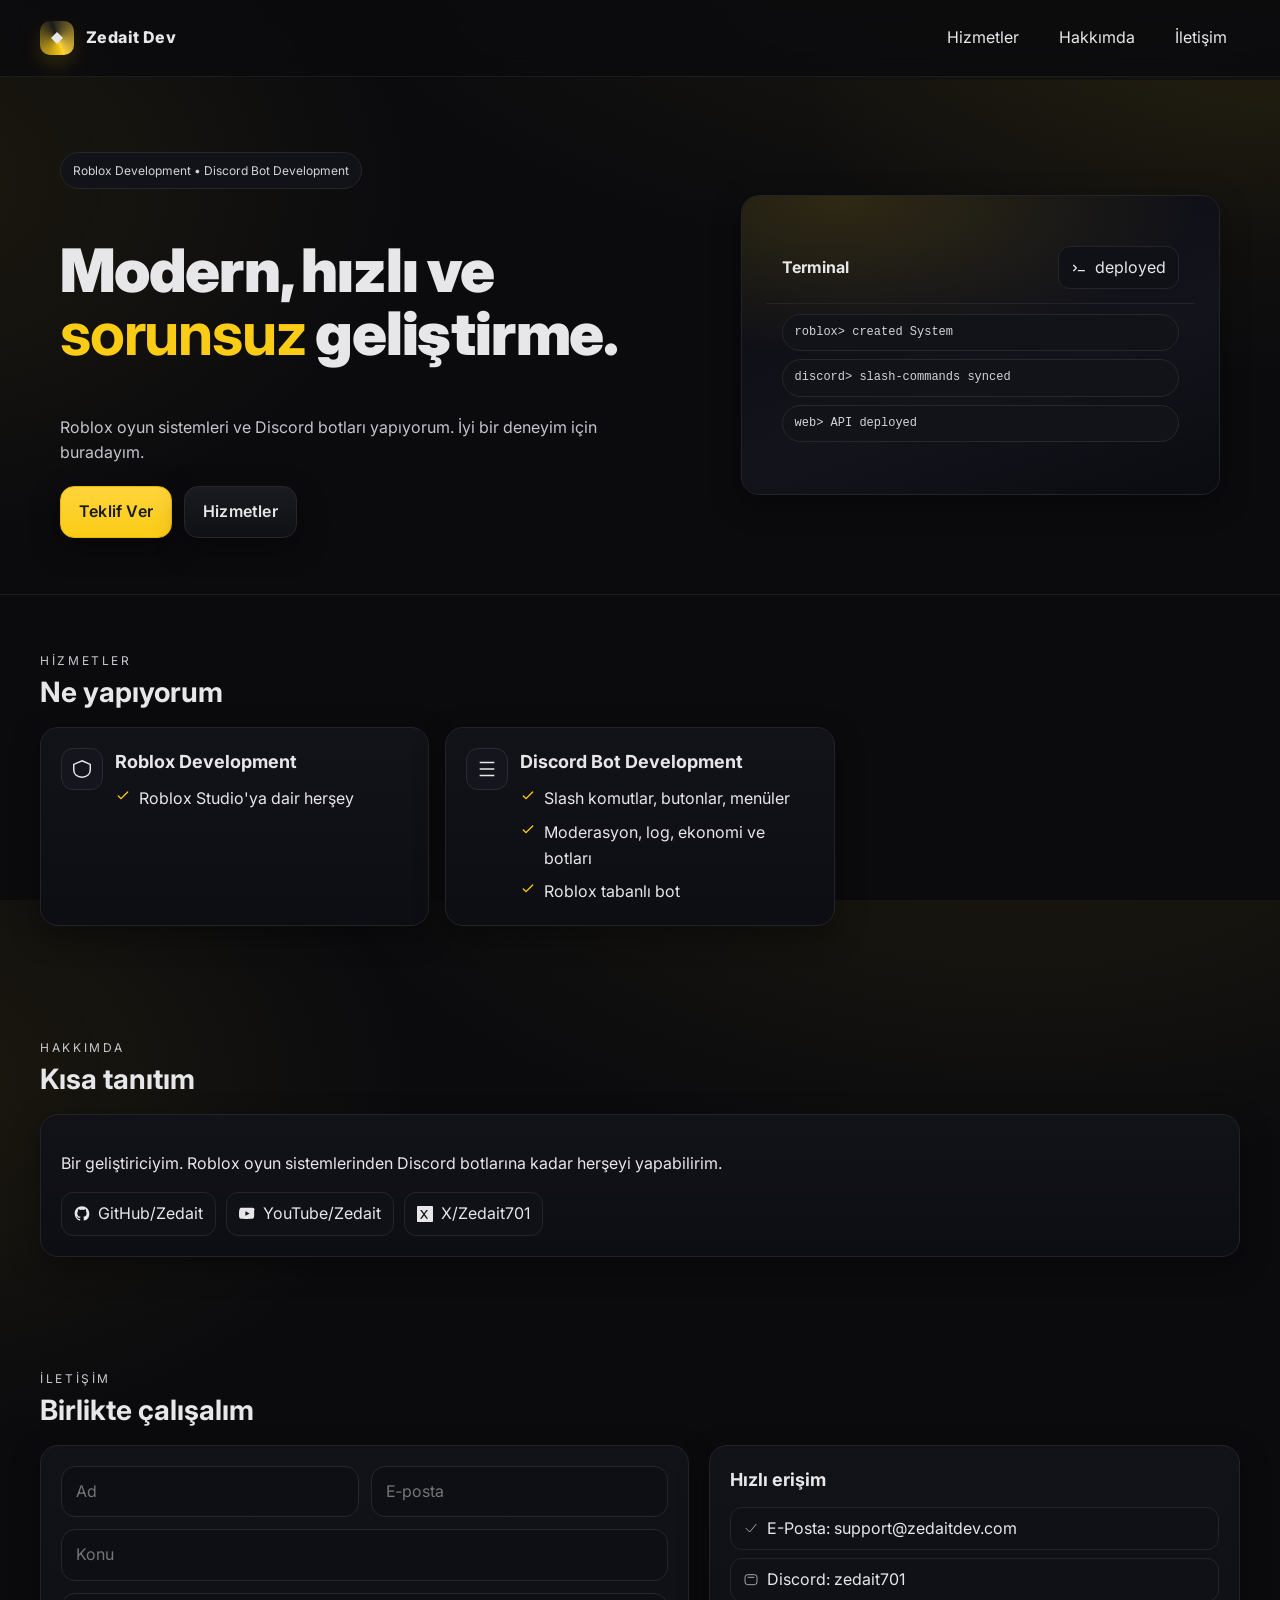
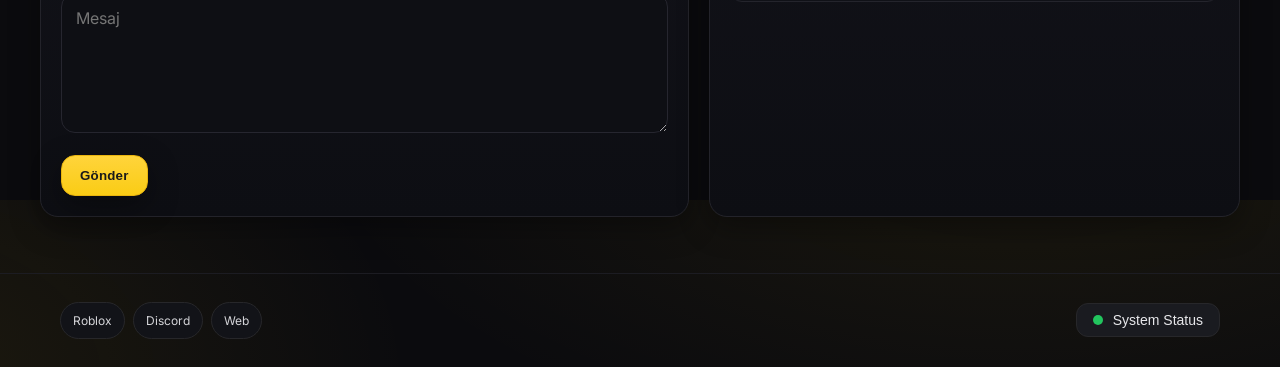
==== index.html @ d467c12a "Add files via upload" ====
<!DOCTYPE html>
<html lang="tr">
<head>
  <meta charset="utf-8" />
  <meta name="viewport" content="width=device-width, initial-scale=1" />
  <title>Zedait Dev — Portfolio</title>
  <meta name="description" content="Roblox Development, Discord Bot Development — Zedait Portfolio" />
  <link rel="icon" type="image/x-icon" href="favicon.ico" />
  <link rel="preconnect" href="https://fonts.googleapis.com">
  <link rel="preconnect" href="https://fonts.gstatic.com" crossorigin>
  <link href="https://fonts.googleapis.com/css2?family=Inter:wght@400;500;600;700;800&display=swap" rel="stylesheet">
  <link rel="stylesheet" href="https://cdnjs.cloudflare.com/ajax/libs/font-awesome/6.1.1/css/all.min.css">
  <link rel="stylesheet" href="style.css">
</head>
<body>
  <header>
    <div class="container nav">
      <a href="#" class="logo">
        <span class="logo-mark" aria-hidden="true">
          <svg viewBox="0 0 24 24" fill="none" xmlns="http://www.w3.org/2000/svg">
            <path d="M4 12L12 4l8 8-8 8-8-8Z" fill="currentColor"/>
          </svg>
        </span>
        <span>Zedait Dev</span>
      </a>
      <nav class="nav-links" aria-label="Primary">
        <a href="#services">Hizmetler</a>
        <a href="#about">Hakkımda</a>
        <a href="#contact">İletişim</a>
      </nav>
      <button class="btn menu-toggle" id="menuBtn" aria-label="Menüyü aç">Menü</button>
    </div>
  </header>

  <section class="hero">
    <div class="container wrap">
      <div>
        <div class="chip">Roblox Development • Discord Bot Development </div>
        <h1 class="headline">Modern, hızlı ve <strong>sorunsuz</strong> geliştirme.</h1>
        <p class="sub">Roblox oyun sistemleri ve Discord botları yapıyorum. İyi bir deneyim için buradayım.</p>
        <div class="cta">
          <a class="btn primary" href="#contact">Teklif Ver</a>
          <a class="btn" href="#services">Hizmetler</a>
        </div>
      </div>
      <div>
        <div class="card" style="padding:0;overflow:hidden">
          <div style="aspect-ratio:16/10;background:radial-gradient(600px 260px at 20% 0%, rgba(250,204,21,.15), transparent 60%), linear-gradient(160deg,#0b0c12,#13131b 60%, #0b0c12);display:grid;place-items:center">
            <div style="display:grid;gap:10px;padding:24px;width:100%">
              <div style="display:flex;align-items:center;justify-content:space-between;padding:14px 16px;border-bottom:1px solid #23232a">
                <b>Terminal</b>
                <span class="tag"><svg width="16" height="16" viewBox="0 0 24 24" fill="none" xmlns="http://www.w3.org/2000/svg"><path d="m4 8 4 4-4 4M11 16h9" stroke="currentColor" stroke-width="2" stroke-linecap="round" stroke-linejoin="round"/></svg> deployed</span>
              </div>
              <div style="display:grid;gap:8px;padding:0 16px 16px;font-family:ui-monospace, SFMono-Regular, Menlo, Monaco, Consolas, 'Liberation Mono', 'Courier New', monospace">
                <div class="chip">roblox> created System</div>
                <div class="chip">discord> slash-commands synced</div>
                <div class="chip">web> API deployed</div>
              </div>
            </div>
          </div>
        </div>
      </div>
    </div>
  </section>

  <section id="services" class="services container section">
    <div class="kicker">Hizmetler</div>
    <h2>Ne yapıyorum</h2>
    <div class="grid-3">
      <div class="card service">
        <div class="ico"><svg width="22" height="22" viewBox="0 0 24 24" fill="none" xmlns="http://www.w3.org/2000/svg"><path d="M12 3l9 4v6c0 5-4 8-9 8S3 18 3 13V7l9-4Z" stroke="currentColor" stroke-width="1.6"/></svg></div>
        <div>
          <h3>Roblox Development</h3>
          <ul class="list">
            <li><svg width="16" height="16" viewBox="0 0 24 24" fill="none" xmlns="http://www.w3.org/2000/svg"><path d="m5 12 4 4L19 6" stroke="var(--accent)" stroke-width="2" stroke-linecap="round"/></svg> Roblox Studio'ya dair herşey</li>
          </ul>
        </div>
      </div>
      <div class="card service">
        <div class="ico"><svg width="22" height="22" viewBox="0 0 24 24" fill="none" xmlns="http://www.w3.org/2000/svg"><path d="M4 5h16M4 12h16M4 19h16" stroke="currentColor" stroke-width="1.6"/></svg></div>
        <div>
          <h3>Discord Bot Development</h3>
          <ul class="list">
            <li><svg width="16" height="16" viewBox="0 0 24 24" fill="none" xmlns="http://www.w3.org/2000/svg"><path d="m5 12 4 4L19 6" stroke="var(--accent)" stroke-width="2" stroke-linecap="round"/></svg> Slash komutlar, butonlar, menüler</li>
            <li><svg width="16" height="16" viewBox="0 0 24 24" fill="none" xmlns="http://www.w3.org/2000/svg"><path d="m5 12 4 4L19 6" stroke="var(--accent)" stroke-width="2" stroke-linecap="round"/></svg> Moderasyon, log, ekonomi ve botları</li>
            <li><svg width="16" height="16" viewBox="0 0 24 24" fill="none" xmlns="http://www.w3.org/2000/svg"><path d="m5 12 4 4L19 6" stroke="var(--accent)" stroke-width="2" stroke-linecap="round"/></svg> Roblox tabanlı bot</li>
          </ul>
        </div>
      </div>
      </div>
  </section>

  <section id="about" class="container section">
    <div class="kicker">Hakkımda</div>
    <h2>Kısa tanıtım</h2>
    <div class="card">
      <p>Bir geliştiriciyim. Roblox oyun sistemlerinden Discord botlarına kadar herşeyi yapabilirim.</p>
      <div class="socials" style="margin-top:10px">
        <a class="tag" href="https://github.com/Zedait" target="_blank" rel="noreferrer noopener">
          <svg width="16" height="16" viewBox="0 0 24 24" fill="currentColor" xmlns="http://www.w3.org/2000/svg">
            <path d="M12 .5C5.73.5.98 5.24.98 11.5c0 4.86 3.15 8.98 7.51 10.43.55.1.75-.24.75-.54 0-.27-.01-1.16-.02-2.1-3.05.66-3.7-1.3-3.7-1.3-.5-1.28-1.22-1.62-1.22-1.62-1-.68.08-.66.08-.66 1.1.08 1.68 1.13 1.68 1.13.98 1.68 2.58 1.2 3.21.92.1-.71.38-1.2.69-1.48-2.44-.28-5-1.22-5-5.43 0-1.2.43-2.17 1.13-2.94-.11-.28-.49-1.42.11-2.96 0 0 .92-.29 3.02 1.12.87-.24 1.8-.36 2.72-.36.92 0 1.85.12 2.72.36 2.1-1.41 3.02-1.12 3.02-1.12.6 1.54.22 2.68.11 2.96.7.77 1.13 1.74 1.13 2.94 0 4.22-2.56 5.14-5 5.43.39.34.73 1 .73 2.02 0 1.46-.01 2.63-.01 2.99 0 .3.2.65.76.54A10.53 10.53 0 0 0 23 11.5C23 5.24 18.27.5 12 .5Z"/>
          </svg>
          GitHub/Zedait
        </a>
        <a class="tag" href="https://youtube.com/@Zedait" target="_blank" rel="noreferrer noopener">
          <svg width="16" height="16" viewBox="0 0 24 24" fill="currentColor" xmlns="http://www.w3.org/2000/svg">
            <path d="M23.5 6.2s-.2-1.7-.9-2.4c-.9-.9-1.9-.9-2.3-1C16.7 2.5 12 2.5 12 2.5h0s-4.7 0-8.3.3c-.4.1-1.4.1-2.3 1-.7.7-.9 2.4-.9 2.4S0 8.3 0 10.4v1.2c0 2.1.2 4.2.2 4.2s.2 1.7.9 2.4c.9.9 2 .9 2.5 1 1.8.2 7.5.3 7.5.3s4.7 0 8.3-.3c.4-.1 1.4-.1 2.3-1 .7-.7.9-2.4.9-2.4s.2-2.1.2-4.2v-1.2c0-2.1-.2-4.2-.2-4.2zM9.6 14.6V7.9l6.3 3.3-6.3 3.4z"/>
          </svg>
          YouTube/Zedait
        </a>
        <a class="tag" href="https://x.com/Zedait701" target="_blank" rel="noreferrer noopener">
          <svg width="16" height="16" viewBox="0 0 24 24" fill="currentColor" xmlns="http://www.w3.org/2000/svg">
            <path d="M22.46 0H1.54C.69 0 0 .7 0 1.55v20.9C0 23.3.69 24 1.54 24h20.91c.85 0 1.55-.7 1.55-1.55V1.55C24 .7 23.3 0 22.46 0zm-5.9 19.18h-2.34l-3.62-5.01-3.62 5.01H4.54l4.9-6.63-4.74-6.73h2.38l3.49 4.95 3.49-4.95h2.38l-4.74 6.73 4.9 6.63z"/>
          </svg>
          X/Zedait701
        </a>
      </div>
    </div>
  </section>

  <section id="contact" class="container section">
    <div class="kicker">İletişim</div>
    <h2>Birlikte çalışalım</h2>
    <div class="contact">
      <form id="contactForm" class="card" novalidate>
        <div class="row">
          <input class="input" type="text" name="name" placeholder="Ad" required>
          <input class="input" type="email" name="email" placeholder="E‑posta" required>
        </div>
        <input class="input" style="margin-top:12px" type="text" name="subject" placeholder="Konu" required>
        <textarea class="input" style="margin-top:12px" name="message" placeholder="Mesaj"></textarea>
        <div style="display:flex;gap:10px;align-items:center;justify-content:space-between;margin-top:14px">
          <button class="btn primary" type="submit">Gönder</button>
        </div>
      </form>
      <div class="card">
        <h3>Hızlı erişim</h3>
        <div class="list" style="margin-top:12px">
          <div class="tag"><svg width="16" height="16" viewBox="0 0 24 24" fill="none" xmlns="http://www.w3.org/2000/svg"><path d="m4 12 6 6L20 6" stroke="currentColor"/></svg> E-Posta: support@zedaitdev.com</div>
          <div class="tag"><svg width="16" height="16" viewBox="0 0 24 24" fill="none" xmlns="http://www.w3.org/2000/svg"><path d="M21 15a4 4 0 0 1-4 4H7a4 4 0 0 1-4-4V8a4 4 0 0 1 4-4h10a4 4 0 0 1 4 4v7Z" stroke="currentColor"/><path d="M7 8h10" stroke="currentColor"/></svg> Discord: zedait701</div>
        </div>
      </div>
    </div>
  </section>

  <footer>
    <div class="container" style="display:flex;align-items:center;justify-content:space-between;gap:10px;flex-wrap:wrap">
      <div style="display:flex;gap:8px;align-items:center">
        <span class="chip">Roblox</span>
        <span class="chip">Discord</span>
        <span class="chip">Web</span>
      </div>
     
      <button class="status-trigger" id="openStatusBtn" aria-label="Sistem Durumunu Aç">
        <span class="status-dot-live"></span>
        System Status
      </button>
     
    </div>
  </footer>

  <div id="toast" class="toast" role="status" aria-live="polite"></div>

  <div id="statusModal" class="status-modal">
    <div class="status-overlay" id="closeStatusBtn"></div>
    <div class="status-content-wrapper">
       
        <div class="status-modal-header-wrapper">
            <button class="modal-close-btn" id="closeStatusBtn2"><i class="fas fa-arrow-left"></i> Geri Dön</button>
        </div>
       
        <div class="status-container">    
            <div class="status-card card">
                <div class="card-header">
                    <span class="card-title">zedaitdev.com</span>
                    <div class="card-status operational">
                        <i class="fas fa-check-circle"></i>
                        <span>Stabil</span>
                    </div>
                </div>
               
                <div class="card-body">
                    <div class="status-item">
                        <div class="service-info">
                            <i class="fas fa-globe"></i>
                            <span>Web Sitesi</span>
                        </div>
                        <div class="status-indicator operational">
                            <span></span>
                            <i class="fas fa-check-circle"></i>
                        </div>
                    </div>
                   
                    <div class="status-item">
                        <div class="service-info">
                            <i class="fas fa-database"></i>
                            <span>Veritabanı</span>
                        </div>
                        <div class="status-indicator operational">
                            <span></span>
                            <i class="fas fa-check-circle"></i>
                        </div>
                    </div>
                </div>
            </div>
            <div class="status-card card">
                <div class="card-header">
                    <span class="card-title">API Entegrasyonları</span>
                    <div class="card-status stable">
                        <i class="fas fa-exclamation-triangle"></i>
                        <span>Sorun</span>
                    </div>
                </div>
               
                <div class="card-body">
                    <div class="status-item">
                        <div class="service-info">
                            <i class="fas fa-gamepad"></i>
                            <span>Roblox API</span>
                        </div>
                        <div class="status-indicator stable">
                            <span></span>
                            <i class="fas fa-exclamation-circle"></i>
                        </div>
                    </div>
                    <div class="status-item">
                        <div class="service-info">
                            <i class="fab fa-discord"></i>
                            <span>Discord Bot</span>
                        </div>
                        <div class="status-indicator operational">
                            <span></span>
                            <i class="fas fa-check-circle"></i>
                        </div>
                    </div>
                   
                    <div class="status-item">
                        <div class="service-info">
                            <i class="fab fa-github"></i>
                            <span>GitHub API</span>
                        </div>
                        <div class="status-indicator crash">
                            <span></span>
                            <i class="fas fa-times-circle"></i>
                        </div>
                    </div>
                </div>
            </div>        
        </div>
    </div>
</div>

  <script src="script.js"></script>
</body>
</html>
---- style.css ----
@import url('https://fonts.googleapis.com/css2?family=Inter:wght@400;500;600&display=swap');
:root{
  --bg:#0b0b0e;
  --elev:#111216;
  --muted:#a1a1aa;
  --text:#e7e7ea;
  --accent:#facc15;
  --accent-2:#ffd43b;
  --ring: rgba(250, 204, 21, 0.35);
  --ok:#22c55e;
  --warn:#f59e0b;
  --err:#ef4444;
  --radius:18px;
  --shadow:0 10px 30px rgba(0,0,0,.35);
  --shadow-2:0 20px 60px rgba(0,0,0,.45);
  --max:1200px;
}
*{box-sizing:border-box}
html,body{height:100%}
body{
  margin:0;
  background:radial-gradient(1200px 600px at 80% -10%, rgba(250,204,21,.07), transparent 60%),
             radial-gradient(900px 600px at -10% 20%, rgba(250,204,21,.08), transparent 60%),
             var(--bg);
  color:var(--text);
  font-family:Inter,system-ui,Segoe UI,Roboto,Helvetica,Arial,sans-serif;
  line-height:1.6;
  padding-top:80px;
  scroll-behavior:smooth;
}
body.modal-open {
    overflow: hidden;
}
a{color:inherit;text-decoration:none}
.container{max-width:var(--max);margin:0 auto;padding:0 20px}
.btn{display:inline-flex;align-items:center;gap:10px;border:1px solid #27272a;background:linear-gradient(180deg,#1a1b20,#0f1115);color:var(--text);padding:12px 18px;border-radius:14px;font-weight:600;letter-spacing:.2px;transition:.2s;box-shadow:var(--shadow)}
.btn:hover{transform:translateY(-2px);border-color:#3f3f46}
.btn.primary{background:linear-gradient(180deg, var(--accent-2), var(--accent));color:#1a1a1a;border-color:#e9b40e}
.btn.primary:hover{filter:saturate(1.1)}
.chip{display:inline-flex;align-items:center;gap:8px;border:1px solid #27272a;background:#121318;padding:8px 12px;border-radius:999px;font-size:12px;color:#d4d4d8}
header{
  position:fixed;
  top:0;
  left:0;
  right:0;
  z-index:100;
  background:rgba(11,11,14,.85);
  backdrop-filter:blur(12px);
  border-bottom:1px solid rgba(39,39,42,.6);
}
.nav{display:flex;align-items:center;justify-content:space-between;padding:14px 0}
.logo{display:flex;align-items:center;gap:12px;font-weight:800;letter-spacing:.4px}
.logo-mark{width:34px;height:34px;border-radius:10px;background:conic-gradient(from 160deg, var(--accent), #fff1, var(--accent-2));display:grid;place-items:center;box-shadow:0 10px 20px rgba(250,204,21,.15)}
.logo-mark svg{width:18px;height:18px}
.nav-links{display:flex;gap:14px}
.nav-links a{padding:10px 12px;border-radius:10px;border:1px solid transparent}
.nav-links a:hover{border-color:#303038;background:#0f1014}
.menu-toggle{display:none}
@media (max-width: 880px){
  .nav-links{display:none}
  .menu-toggle{display:inline-flex}
  .mobile{display:none;position:absolute;left:0;right:0;top:62px;background:#0f1014;border-bottom:1px solid #23232a}
  .mobile a{display:block;padding:14px 20px;border-top:1px solid #1d1d23}
  .mobile.open{display:block}
}
.hero{padding:72px 0 56px;border-bottom:1px solid #1c1c22;background:radial-gradient(800px 500px at 100% 0%, rgba(250,204,21,.06), transparent 60%)}
.hero .wrap{display:grid;grid-template-columns:1.15fr .85fr;gap:32px;align-items:center}
@media (max-width: 980px){.hero .wrap{grid-template-columns:1fr;gap:20px}}
.headline{font-size:clamp(34px,4.8vw,60px);line-height:1.05;font-weight:900;letter-spacing:-.02em}
.headline strong{color:var(--accent)}
.sub{color:#c4c4cc;max-width:54ch}
.cta{display:flex;gap:12px;flex-wrap:wrap;margin-top:20px}
.card{background:linear-gradient(180deg,#121219,#0d0e13);border:1px solid #23232a;border-radius:var(--radius);padding:20px;box-shadow:var(--shadow)}
.grid-3{display:grid;grid-template-columns:repeat(3,1fr);gap:16px}
@media (max-width: 980px){.grid-3{grid-template-columns:1fr}}
h2{font-size:28px;margin:0 0 12px}
h3{font-size:18px;margin:0 0 6px}
.muted{color:var(--muted)}
.kicker{font-size:12px;letter-spacing:.22em;text-transform:uppercase;color:#c9c9cf}
.services{padding:36px 0}
.service{display:flex;gap:12px}
.service .ico{flex:0 0 42px;height:42px;border-radius:12px;display:grid;place-items:center;background:#15161d;border:1px solid #2a2a33}
.list{display:grid;gap:8px;margin:10px 0 0;padding:0}
.list li{list-style:none;display:flex;gap:8px;align-items:flex-start}
.list li svg{flex:0 0 16px;margin-top:2px}
.section{padding:56px 0}
.contact{display:grid;grid-template-columns:1.1fr .9fr;gap:20px}
@media (max-width: 980px){.contact{grid-template-columns:1fr}}
.input{width:100%;background:#0e0f14;border:1px solid #26262f;color:var(--text);border-radius:14px;padding:12px 14px;font:inherit}
.input:focus{outline:2px solid var(--ring);border-color:#3a3a46}
textarea.input{min-height:140px;resize:vertical}
.row{display:grid;grid-template-columns:1fr 1fr;gap:12px}
.toast{position:fixed;right:18px;bottom:18px;background:#111317;border:1px solid #24262c;color:var(--text);padding:12px 14px;border-radius:12px;box-shadow:var(--shadow);display:none}
.toast.show{display:flex}
footer{border-top:1px solid #1c1c22;padding:28px 0;color:#bfbfca}
.socials{display:flex;gap:10px;flex-wrap:wrap}
.tag{display:inline-flex;align-items:center;gap:8px;background:#101117;border:1px solid #24242c;padding:8px 12px;border-radius:12px}
@keyframes pulse {
    0% {
        box-shadow: 0 0 0 0 rgba(34, 197, 94, 0.7);
    }
    70% {
        box-shadow: 0 0 0 10px rgba(34, 197, 94, 0);
    }
    100% {
        box-shadow: 0 0 0 0 rgba(34, 197, 94, 0);
    }
}
.status-trigger {
  display: inline-flex;
  align-items: center;
  gap: 10px;
  font-size: 14px;
  font-weight: 500;
  background-color: #1a1b20;
  color: var(--text);
  padding: 8px 16px;
  border-radius: 12px;
  border: 1px solid #27272a;
  transition: all 0.2s ease;
  cursor: pointer;
}
.status-trigger:hover {
  border-color: #3f3f46;
  background-color: #0f1115;
}
.status-dot-live {
  flex-shrink: 0;
  width: 10px;
  height: 10px;
  border-radius: 50%;
  background-color: var(--ok);
  transition: box-shadow 0.3s;
}
.status-trigger:hover .status-dot-live {
    animation: pulse 1.5s infinite;
}
.status-modal {
    position: fixed;
    top: 0;
    left: 0;
    width: 100%;
    height: 100%;
    display: none;
    z-index: 1000;
    justify-content: center;
    align-items: center;
    opacity: 0;
    transition: opacity 0.3s ease-in-out;
}
.status-modal.open {
    display: flex;
    opacity: 1;
}
.status-overlay {
    position: absolute;
    top: 0;
    left: 0;
    width: 100%;
    height: 100%;
    background: rgba(0, 0, 0, 0.85);
    backdrop-filter: blur(8px);
    cursor: pointer;
}
.status-content-wrapper {
    z-index: 1001;
    width: 100%;
    max-width: 800px;
    height: auto;
    max-height: 90vh;
    overflow-y: auto;
    padding: 20px;
    background-color: transparent;
    transform: translateY(20px);
    transition: transform 0.3s ease-in-out;
}
.status-modal.open .status-content-wrapper {
    transform: translateY(0);
}
.status-container {
    padding: 20px;
    background-color: var(--bg);
    border-radius: var(--radius);
    box-shadow: var(--shadow-2);
}
.status-modal-header-wrapper {
    width: 100%;
    max-width: 800px;
    margin-bottom: 20px;
}
.modal-close-btn {
    display: inline-flex;
    align-items: center;
    gap: 8px;
    background: none;
    border: none;
    color: var(--muted);
    font-size: 1rem;
    font-weight: 500;
    cursor: pointer;
    padding: 0;
    transition: color 0.2s ease;
}
.modal-close-btn:hover {
    color: var(--text);
}
.modal-close-btn i {
    font-size: 1rem;
}
.status-card {
    margin-bottom: 25px;
    overflow: hidden;
}
.card-header {
    display: flex;
    justify-content: space-between;
    align-items: center;
    padding: 16px 20px;
    border-bottom: 1px solid #23232a;
}
.card-title {
    font-size: 1.2rem;
    font-weight: 600;
    color: var(--text);
}
.card-status {
    display: flex;
    align-items: center;
    font-size: 0.9rem;
    font-weight: 500;
}
.card-status i {
    margin-right: 6px;
    font-size: 0.95rem;
}
.card-status.operational { color: var(--ok); }
.card-status.stable { color: var(--warn); }
.card-status.crash { color: var(--err); }
.card-body {
    padding: 10px 20px;
}
.status-item {
    display: flex;
    justify-content: space-between;
    align-items: center;
    padding: 14px 0;
    border-bottom: 1px solid #23232a;
}
.status-item:last-child {
    border-bottom: none;
    padding-bottom: 16px;
}
.status-item:first-child {
    padding-top: 16px;
}
.service-info {
    display: flex;
    align-items: center;
    font-size: 1rem;
    font-weight: 500;
    color: var(--text);
}
.service-info i {
    color: var(--text);
    font-size: 1.1rem;
    margin-right: 14px;
    width: 24px;
    text-align: center;
}
.status-indicator {
    display: flex;
    align-items: center;
    font-size: 0.95rem;
    font-weight: 500;
    color: var(--muted);
}
.status-indicator span {
    margin-right: 8px;
}
.status-indicator.operational { color: var(--ok); }
.status-indicator.stable { color: var(--warn); }
.status-indicator.crash { color: var(--err); }
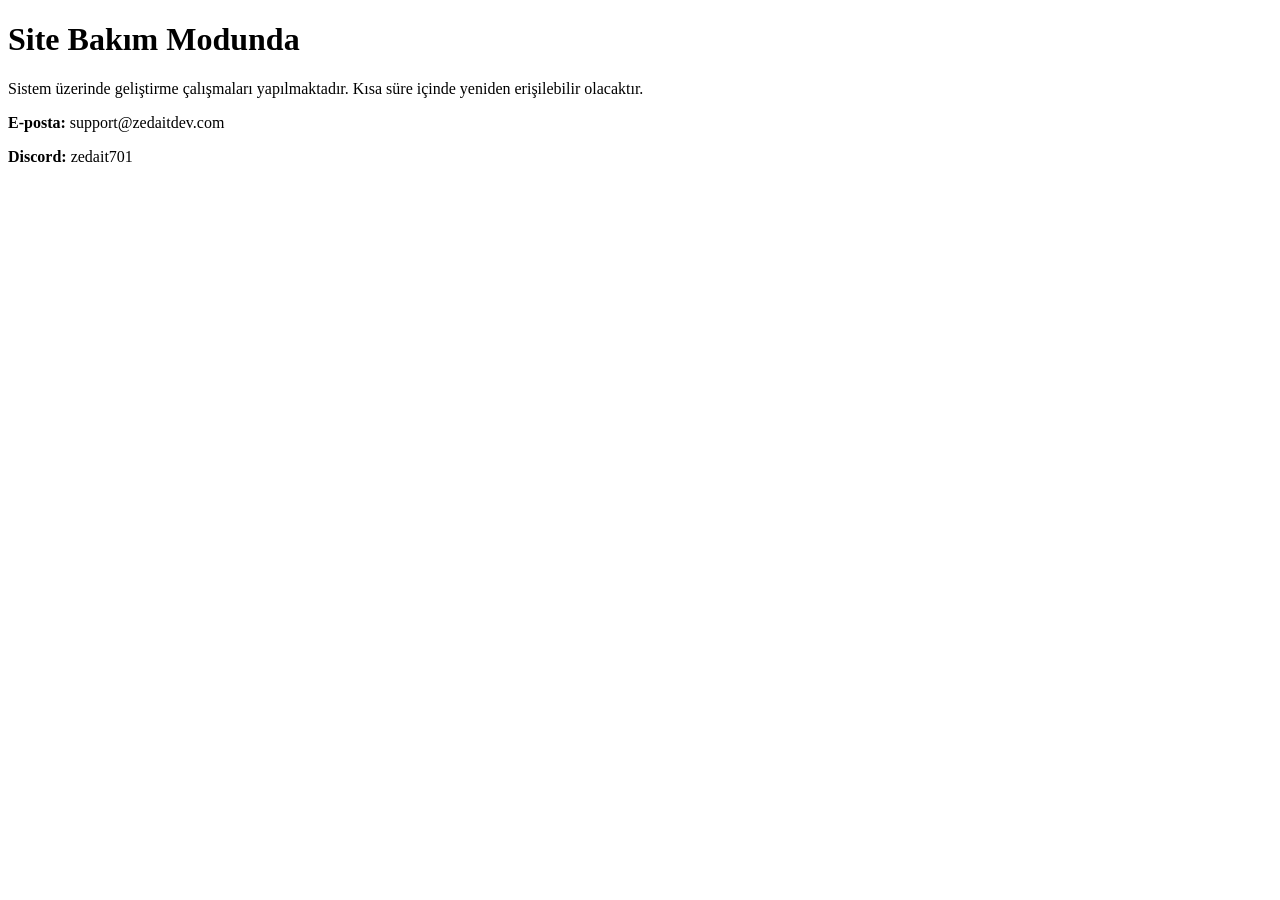
==== commit bd928046: "Replace content with maintenance mode message The previous content has been replaced with a maintena" ====
--- a/index.html
+++ b/index.html
@@ -1,255 +1,28 @@
+<!-- zedait -->
 <!DOCTYPE html>
 <html lang="tr">
 <head>
-  <meta charset="utf-8" />
-  <meta name="viewport" content="width=device-width, initial-scale=1" />
-  <title>Zedait Dev — Portfolio</title>
-  <meta name="description" content="Roblox Development, Discord Bot Development — Zedait Portfolio" />
-  <link rel="icon" type="image/x-icon" href="favicon.ico" />
-  <link rel="preconnect" href="https://fonts.googleapis.com">
-  <link rel="preconnect" href="https://fonts.gstatic.com" crossorigin>
-  <link href="https://fonts.googleapis.com/css2?family=Inter:wght@400;500;600;700;800&display=swap" rel="stylesheet">
-  <link rel="stylesheet" href="https://cdnjs.cloudflare.com/ajax/libs/font-awesome/6.1.1/css/all.min.css">
-  <link rel="stylesheet" href="style.css">
+    <meta charset="UTF-8">
+    <meta name="viewport" content="width=device-width, initial-scale=1.0">
+    <title>ZedaitDev — Bakım Modu</title>
+    <link rel="icon" type="image/x-icon" href="favicon.ico">
+    <link rel="stylesheet" href="style.css">
 </head>
 <body>
-  <header>
-    <div class="container nav">
-      <a href="#" class="logo">
-        <span class="logo-mark" aria-hidden="true">
-          <svg viewBox="0 0 24 24" fill="none" xmlns="http://www.w3.org/2000/svg">
-            <path d="M4 12L12 4l8 8-8 8-8-8Z" fill="currentColor"/>
-          </svg>
-        </span>
-        <span>Zedait Dev</span>
-      </a>
-      <nav class="nav-links" aria-label="Primary">
-        <a href="#services">Hizmetler</a>
-        <a href="#about">Hakkımda</a>
-        <a href="#contact">İletişim</a>
-      </nav>
-      <button class="btn menu-toggle" id="menuBtn" aria-label="Menüyü aç">Menü</button>
+
+    <div class="maint-wrap">
+
+        <div class="maint-card">
+            <h1 class="maint-title">Site Bakım Modunda</h1>
+            <p class="maint-sub">Sistem üzerinde geliştirme çalışmaları yapılmaktadır. Kısa süre içinde yeniden erişilebilir olacaktır.</p>
+
+            <div class="maint-contact">
+                <p><strong>E-posta:</strong> support@zedaitdev.com</p>
+                <p><strong>Discord:</strong> zedait701</p>
+            </div>
+        </div>
+
     </div>
-  </header>
 
-  <section class="hero">
-    <div class="container wrap">
-      <div>
-        <div class="chip">Roblox Development • Discord Bot Development </div>
-        <h1 class="headline">Modern, hızlı ve <strong>sorunsuz</strong> geliştirme.</h1>
-        <p class="sub">Roblox oyun sistemleri ve Discord botları yapıyorum. İyi bir deneyim için buradayım.</p>
-        <div class="cta">
-          <a class="btn primary" href="#contact">Teklif Ver</a>
-          <a class="btn" href="#services">Hizmetler</a>
-        </div>
-      </div>
-      <div>
-        <div class="card" style="padding:0;overflow:hidden">
-          <div style="aspect-ratio:16/10;background:radial-gradient(600px 260px at 20% 0%, rgba(250,204,21,.15), transparent 60%), linear-gradient(160deg,#0b0c12,#13131b 60%, #0b0c12);display:grid;place-items:center">
-            <div style="display:grid;gap:10px;padding:24px;width:100%">
-              <div style="display:flex;align-items:center;justify-content:space-between;padding:14px 16px;border-bottom:1px solid #23232a">
-                <b>Terminal</b>
-                <span class="tag"><svg width="16" height="16" viewBox="0 0 24 24" fill="none" xmlns="http://www.w3.org/2000/svg"><path d="m4 8 4 4-4 4M11 16h9" stroke="currentColor" stroke-width="2" stroke-linecap="round" stroke-linejoin="round"/></svg> deployed</span>
-              </div>
-              <div style="display:grid;gap:8px;padding:0 16px 16px;font-family:ui-monospace, SFMono-Regular, Menlo, Monaco, Consolas, 'Liberation Mono', 'Courier New', monospace">
-                <div class="chip">roblox> created System</div>
-                <div class="chip">discord> slash-commands synced</div>
-                <div class="chip">web> API deployed</div>
-              </div>
-            </div>
-          </div>
-        </div>
-      </div>
-    </div>
-  </section>
-
-  <section id="services" class="services container section">
-    <div class="kicker">Hizmetler</div>
-    <h2>Ne yapıyorum</h2>
-    <div class="grid-3">
-      <div class="card service">
-        <div class="ico"><svg width="22" height="22" viewBox="0 0 24 24" fill="none" xmlns="http://www.w3.org/2000/svg"><path d="M12 3l9 4v6c0 5-4 8-9 8S3 18 3 13V7l9-4Z" stroke="currentColor" stroke-width="1.6"/></svg></div>
-        <div>
-          <h3>Roblox Development</h3>
-          <ul class="list">
-            <li><svg width="16" height="16" viewBox="0 0 24 24" fill="none" xmlns="http://www.w3.org/2000/svg"><path d="m5 12 4 4L19 6" stroke="var(--accent)" stroke-width="2" stroke-linecap="round"/></svg> Roblox Studio'ya dair herşey</li>
-          </ul>
-        </div>
-      </div>
-      <div class="card service">
-        <div class="ico"><svg width="22" height="22" viewBox="0 0 24 24" fill="none" xmlns="http://www.w3.org/2000/svg"><path d="M4 5h16M4 12h16M4 19h16" stroke="currentColor" stroke-width="1.6"/></svg></div>
-        <div>
-          <h3>Discord Bot Development</h3>
-          <ul class="list">
-            <li><svg width="16" height="16" viewBox="0 0 24 24" fill="none" xmlns="http://www.w3.org/2000/svg"><path d="m5 12 4 4L19 6" stroke="var(--accent)" stroke-width="2" stroke-linecap="round"/></svg> Slash komutlar, butonlar, menüler</li>
-            <li><svg width="16" height="16" viewBox="0 0 24 24" fill="none" xmlns="http://www.w3.org/2000/svg"><path d="m5 12 4 4L19 6" stroke="var(--accent)" stroke-width="2" stroke-linecap="round"/></svg> Moderasyon, log, ekonomi ve botları</li>
-            <li><svg width="16" height="16" viewBox="0 0 24 24" fill="none" xmlns="http://www.w3.org/2000/svg"><path d="m5 12 4 4L19 6" stroke="var(--accent)" stroke-width="2" stroke-linecap="round"/></svg> Roblox tabanlı bot</li>
-          </ul>
-        </div>
-      </div>
-      </div>
-  </section>
-
-  <section id="about" class="container section">
-    <div class="kicker">Hakkımda</div>
-    <h2>Kısa tanıtım</h2>
-    <div class="card">
-      <p>Bir geliştiriciyim. Roblox oyun sistemlerinden Discord botlarına kadar herşeyi yapabilirim.</p>
-      <div class="socials" style="margin-top:10px">
-        <a class="tag" href="https://github.com/Zedait" target="_blank" rel="noreferrer noopener">
-          <svg width="16" height="16" viewBox="0 0 24 24" fill="currentColor" xmlns="http://www.w3.org/2000/svg">
-            <path d="M12 .5C5.73.5.98 5.24.98 11.5c0 4.86 3.15 8.98 7.51 10.43.55.1.75-.24.75-.54 0-.27-.01-1.16-.02-2.1-3.05.66-3.7-1.3-3.7-1.3-.5-1.28-1.22-1.62-1.22-1.62-1-.68.08-.66.08-.66 1.1.08 1.68 1.13 1.68 1.13.98 1.68 2.58 1.2 3.21.92.1-.71.38-1.2.69-1.48-2.44-.28-5-1.22-5-5.43 0-1.2.43-2.17 1.13-2.94-.11-.28-.49-1.42.11-2.96 0 0 .92-.29 3.02 1.12.87-.24 1.8-.36 2.72-.36.92 0 1.85.12 2.72.36 2.1-1.41 3.02-1.12 3.02-1.12.6 1.54.22 2.68.11 2.96.7.77 1.13 1.74 1.13 2.94 0 4.22-2.56 5.14-5 5.43.39.34.73 1 .73 2.02 0 1.46-.01 2.63-.01 2.99 0 .3.2.65.76.54A10.53 10.53 0 0 0 23 11.5C23 5.24 18.27.5 12 .5Z"/>
-          </svg>
-          GitHub/Zedait
-        </a>
-        <a class="tag" href="https://youtube.com/@Zedait" target="_blank" rel="noreferrer noopener">
-          <svg width="16" height="16" viewBox="0 0 24 24" fill="currentColor" xmlns="http://www.w3.org/2000/svg">
-            <path d="M23.5 6.2s-.2-1.7-.9-2.4c-.9-.9-1.9-.9-2.3-1C16.7 2.5 12 2.5 12 2.5h0s-4.7 0-8.3.3c-.4.1-1.4.1-2.3 1-.7.7-.9 2.4-.9 2.4S0 8.3 0 10.4v1.2c0 2.1.2 4.2.2 4.2s.2 1.7.9 2.4c.9.9 2 .9 2.5 1 1.8.2 7.5.3 7.5.3s4.7 0 8.3-.3c.4-.1 1.4-.1 2.3-1 .7-.7.9-2.4.9-2.4s.2-2.1.2-4.2v-1.2c0-2.1-.2-4.2-.2-4.2zM9.6 14.6V7.9l6.3 3.3-6.3 3.4z"/>
-          </svg>
-          YouTube/Zedait
-        </a>
-        <a class="tag" href="https://x.com/Zedait701" target="_blank" rel="noreferrer noopener">
-          <svg width="16" height="16" viewBox="0 0 24 24" fill="currentColor" xmlns="http://www.w3.org/2000/svg">
-            <path d="M22.46 0H1.54C.69 0 0 .7 0 1.55v20.9C0 23.3.69 24 1.54 24h20.91c.85 0 1.55-.7 1.55-1.55V1.55C24 .7 23.3 0 22.46 0zm-5.9 19.18h-2.34l-3.62-5.01-3.62 5.01H4.54l4.9-6.63-4.74-6.73h2.38l3.49 4.95 3.49-4.95h2.38l-4.74 6.73 4.9 6.63z"/>
-          </svg>
-          X/Zedait701
-        </a>
-      </div>
-    </div>
-  </section>
-
-  <section id="contact" class="container section">
-    <div class="kicker">İletişim</div>
-    <h2>Birlikte çalışalım</h2>
-    <div class="contact">
-      <form id="contactForm" class="card" novalidate>
-        <div class="row">
-          <input class="input" type="text" name="name" placeholder="Ad" required>
-          <input class="input" type="email" name="email" placeholder="E‑posta" required>
-        </div>
-        <input class="input" style="margin-top:12px" type="text" name="subject" placeholder="Konu" required>
-        <textarea class="input" style="margin-top:12px" name="message" placeholder="Mesaj"></textarea>
-        <div style="display:flex;gap:10px;align-items:center;justify-content:space-between;margin-top:14px">
-          <button class="btn primary" type="submit">Gönder</button>
-        </div>
-      </form>
-      <div class="card">
-        <h3>Hızlı erişim</h3>
-        <div class="list" style="margin-top:12px">
-          <div class="tag"><svg width="16" height="16" viewBox="0 0 24 24" fill="none" xmlns="http://www.w3.org/2000/svg"><path d="m4 12 6 6L20 6" stroke="currentColor"/></svg> E-Posta: support@zedaitdev.com</div>
-          <div class="tag"><svg width="16" height="16" viewBox="0 0 24 24" fill="none" xmlns="http://www.w3.org/2000/svg"><path d="M21 15a4 4 0 0 1-4 4H7a4 4 0 0 1-4-4V8a4 4 0 0 1 4-4h10a4 4 0 0 1 4 4v7Z" stroke="currentColor"/><path d="M7 8h10" stroke="currentColor"/></svg> Discord: zedait701</div>
-        </div>
-      </div>
-    </div>
-  </section>
-
-  <footer>
-    <div class="container" style="display:flex;align-items:center;justify-content:space-between;gap:10px;flex-wrap:wrap">
-      <div style="display:flex;gap:8px;align-items:center">
-        <span class="chip">Roblox</span>
-        <span class="chip">Discord</span>
-        <span class="chip">Web</span>
-      </div>
-     
-      <button class="status-trigger" id="openStatusBtn" aria-label="Sistem Durumunu Aç">
-        <span class="status-dot-live"></span>
-        System Status
-      </button>
-     
-    </div>
-  </footer>
-
-  <div id="toast" class="toast" role="status" aria-live="polite"></div>
-
-  <div id="statusModal" class="status-modal">
-    <div class="status-overlay" id="closeStatusBtn"></div>
-    <div class="status-content-wrapper">
-       
-        <div class="status-modal-header-wrapper">
-            <button class="modal-close-btn" id="closeStatusBtn2"><i class="fas fa-arrow-left"></i> Geri Dön</button>
-        </div>
-       
-        <div class="status-container">    
-            <div class="status-card card">
-                <div class="card-header">
-                    <span class="card-title">zedaitdev.com</span>
-                    <div class="card-status operational">
-                        <i class="fas fa-check-circle"></i>
-                        <span>Stabil</span>
-                    </div>
-                </div>
-               
-                <div class="card-body">
-                    <div class="status-item">
-                        <div class="service-info">
-                            <i class="fas fa-globe"></i>
-                            <span>Web Sitesi</span>
-                        </div>
-                        <div class="status-indicator operational">
-                            <span></span>
-                            <i class="fas fa-check-circle"></i>
-                        </div>
-                    </div>
-                   
-                    <div class="status-item">
-                        <div class="service-info">
-                            <i class="fas fa-database"></i>
-                            <span>Veritabanı</span>
-                        </div>
-                        <div class="status-indicator operational">
-                            <span></span>
-                            <i class="fas fa-check-circle"></i>
-                        </div>
-                    </div>
-                </div>
-            </div>
-            <div class="status-card card">
-                <div class="card-header">
-                    <span class="card-title">API Entegrasyonları</span>
-                    <div class="card-status stable">
-                        <i class="fas fa-exclamation-triangle"></i>
-                        <span>Sorun</span>
-                    </div>
-                </div>
-               
-                <div class="card-body">
-                    <div class="status-item">
-                        <div class="service-info">
-                            <i class="fas fa-gamepad"></i>
-                            <span>Roblox API</span>
-                        </div>
-                        <div class="status-indicator stable">
-                            <span></span>
-                            <i class="fas fa-exclamation-circle"></i>
-                        </div>
-                    </div>
-                    <div class="status-item">
-                        <div class="service-info">
-                            <i class="fab fa-discord"></i>
-                            <span>Discord Bot</span>
-                        </div>
-                        <div class="status-indicator operational">
-                            <span></span>
-                            <i class="fas fa-check-circle"></i>
-                        </div>
-                    </div>
-                   
-                    <div class="status-item">
-                        <div class="service-info">
-                            <i class="fab fa-github"></i>
-                            <span>GitHub API</span>
-                        </div>
-                        <div class="status-indicator crash">
-                            <span></span>
-                            <i class="fas fa-times-circle"></i>
-                        </div>
-                    </div>
-                </div>
-            </div>        
-        </div>
-    </div>
-</div>
-
-  <script src="script.js"></script>
 </body>
-</html>+</html>
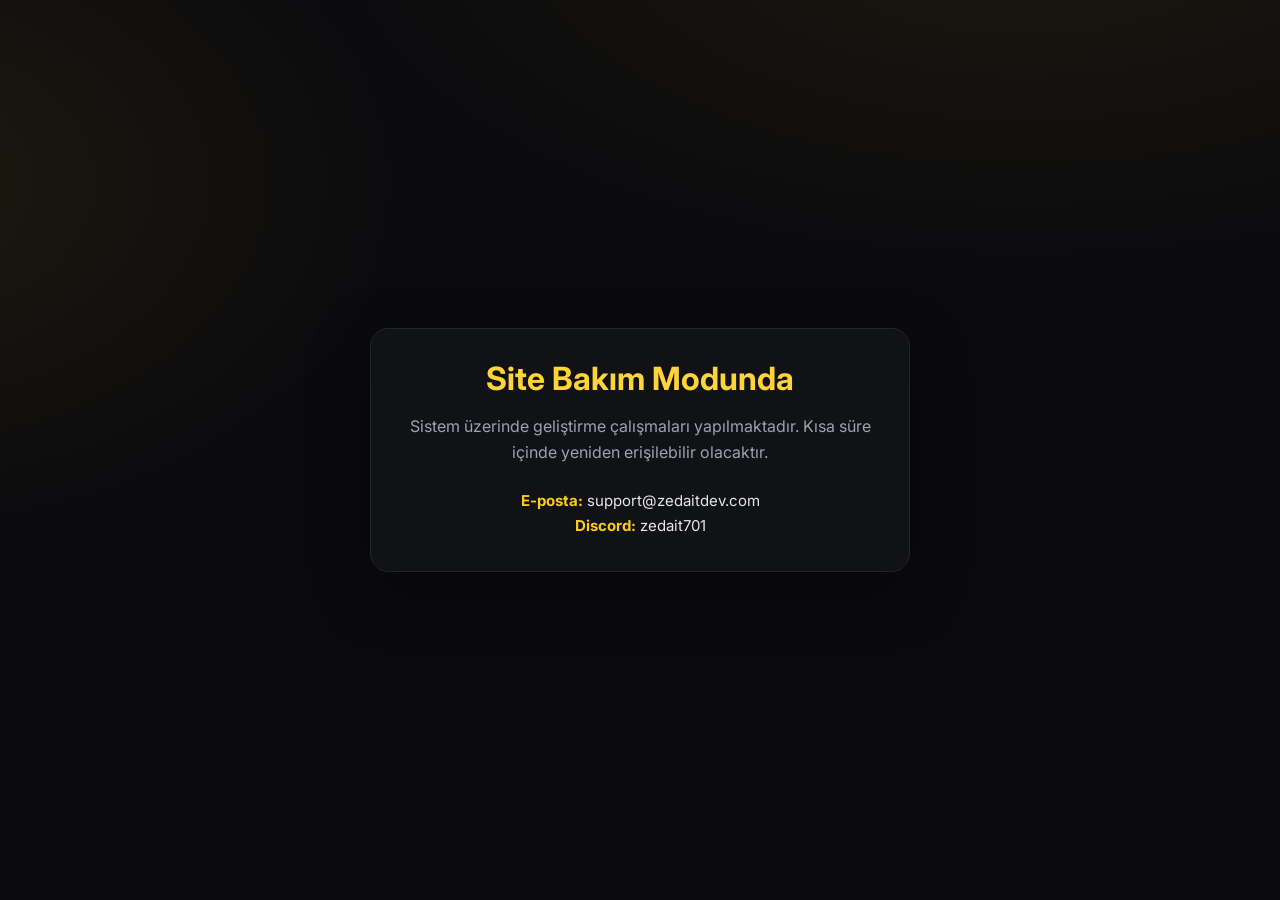
==== commit 332c84dd: "Update maintenance page title and content" ====
--- a/index.html
+++ b/index.html
@@ -4,7 +4,7 @@
 <head>
     <meta charset="UTF-8">
     <meta name="viewport" content="width=device-width, initial-scale=1.0">
-    <title>ZedaitDev — Bakım Modu</title>
+    <title>Zedait Portfolio — Maintenance</title>
     <link rel="icon" type="image/x-icon" href="favicon.ico">
     <link rel="stylesheet" href="style.css">
 </head>
@@ -26,3 +26,4 @@
 
 </body>
 </html>
+
--- a/style.css
+++ b/style.css
@@ -0,0 +1,68 @@
+/* zedait */
+@import url('https://fonts.googleapis.com/css2?family=Inter:wght@400;500;600&display=swap');
+
+:root{
+  --bg:#0b0b0e;
+  --elev:#111216;
+  --muted:#a1a1aa;
+  --text:#e7e7ea;
+  --accent:#facc15;
+  --accent-2:#ffd43b;
+  --ring: rgba(250, 204, 21, 0.35);
+  --radius:18px;
+  --shadow:0 10px 30px rgba(0,0,0,.35);
+  --shadow-2:0 20px 60px rgba(0,0,0,.45);
+}
+
+*{box-sizing:border-box}
+html,body{height:100%}
+
+body{
+  margin:0;
+  background:radial-gradient(1200px 600px at 80% -10%, rgba(250,204,21,.07), transparent 60%),
+             radial-gradient(900px 600px at -10% 20%, rgba(250,204,21,.08), transparent 60%),
+             var(--bg);
+  color:var(--text);
+  font-family:Inter,system-ui,Segoe UI,Roboto,Helvetica,Arial,sans-serif;
+  display:flex;
+  justify-content:center;
+  align-items:center;
+  padding:20px;
+}
+
+.maint-wrap{
+  width:100%;
+  max-width:540px;
+}
+
+.maint-card{
+  background:var(--elev);
+  border:1px solid #23232a;
+  padding:30px 26px;
+  border-radius:var(--radius);
+  box-shadow:var(--shadow-2);
+  text-align:center;
+}
+
+.maint-title{
+  font-size:32px;
+  font-weight:700;
+  margin:0 0 12px;
+  color:var(--accent-2);
+}
+
+.maint-sub{
+  font-size:16px;
+  color:var(--muted);
+  margin-bottom:26px;
+  line-height:1.6;
+}
+
+.maint-contact p{
+  margin:6px 0;
+  font-size:15px;
+  color:var(--text);
+}
+.maint-contact strong{
+  color:var(--accent);
+}
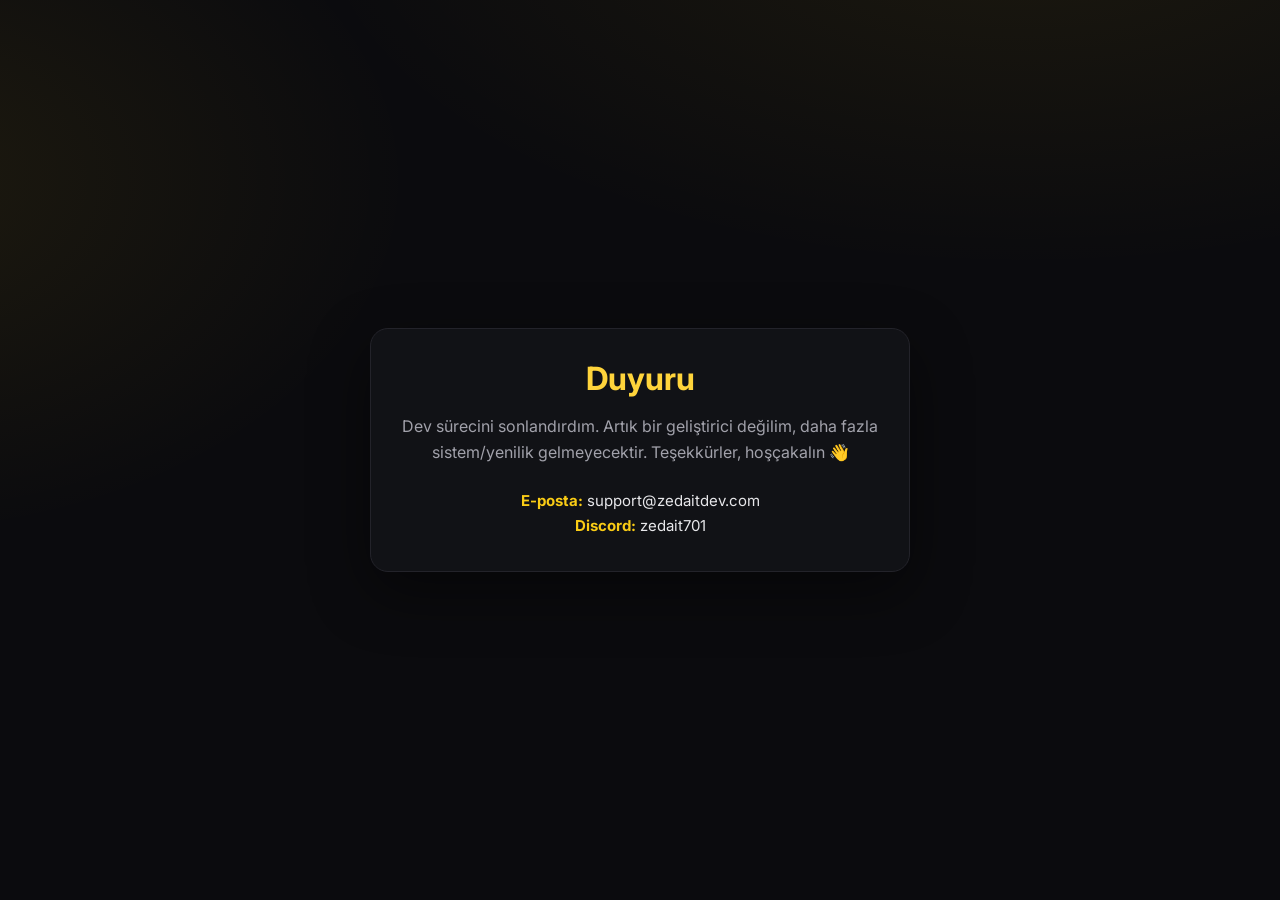
==== commit 8c74fd1d: "Update index.html" ====
--- a/index.html
+++ b/index.html
@@ -4,26 +4,96 @@
 <head>
     <meta charset="UTF-8">
     <meta name="viewport" content="width=device-width, initial-scale=1.0">
-    <title>Zedait Portfolio — Maintenance</title>
+    <title>Zedait</title>
     <link rel="icon" type="image/x-icon" href="favicon.ico">
-    <link rel="stylesheet" href="style.css">
+
+    <style>
+        @import url('https://fonts.googleapis.com/css2?family=Inter:wght@400;500;600&display=swap');
+
+        :root{
+          --bg:#0b0b0e;
+          --elev:#111216;
+          --muted:#a1a1aa;
+          --text:#e7e7ea;
+          --accent:#facc15;
+          --accent-2:#ffd43b;
+          --ring: rgba(250, 204, 21, 0.35);
+          --radius:18px;
+          --shadow:0 10px 30px rgba(0,0,0,.35);
+          --shadow-2:0 20px 60px rgba(0,0,0,.45);
+        }
+
+        *{box-sizing:border-box}
+        html,body{height:100%}
+
+        body{
+          margin:0;
+          background:radial-gradient(1200px 600px at 80% -10%, rgba(250,204,21,.07), transparent 60%),
+                     radial-gradient(900px 600px at -10% 20%, rgba(250,204,21,.08), transparent 60%),
+                     var(--bg);
+          color:var(--text);
+          font-family:Inter,system-ui,Segoe UI,Roboto,Helvetica,Arial,sans-serif;
+          display:flex;
+          justify-content:center;
+          align-items:center;
+          padding:20px;
+        }
+
+        .maint-wrap{
+          width:100%;
+          max-width:540px;
+        }
+
+        .maint-card{
+          background:var(--elev);
+          border:1px solid #23232a;
+          padding:30px 26px;
+          border-radius:var(--radius);
+          box-shadow:var(--shadow-2);
+          text-align:center;
+        }
+
+        .maint-title{
+          font-size:32px;
+          font-weight:700;
+          margin:0 0 12px;
+          color:var(--accent-2);
+        }
+
+        .maint-sub{
+          font-size:16px;
+          color:var(--muted);
+          margin-bottom:26px;
+          line-height:1.6;
+        }
+
+        .maint-contact p{
+          margin:6px 0;
+          font-size:15px;
+          color:var(--text);
+        }
+
+        .maint-contact strong{
+          color:var(--accent);
+        }
+    </style>
 </head>
+
 <body>
 
     <div class="maint-wrap">
-
         <div class="maint-card">
-            <h1 class="maint-title">Site Bakım Modunda</h1>
-            <p class="maint-sub">Sistem üzerinde geliştirme çalışmaları yapılmaktadır. Kısa süre içinde yeniden erişilebilir olacaktır.</p>
+            <h1 class="maint-title">Duyuru</h1>
+            <p class="maint-sub">Dev sürecini sonlandırdım.
+Artık bir geliştirici değilim, daha fazla sistem/yenilik gelmeyecektir.
+Teşekkürler, hoşçakalın 👋</p>
 
             <div class="maint-contact">
                 <p><strong>E-posta:</strong> support@zedaitdev.com</p>
                 <p><strong>Discord:</strong> zedait701</p>
             </div>
         </div>
-
     </div>
 
 </body>
 </html>
-
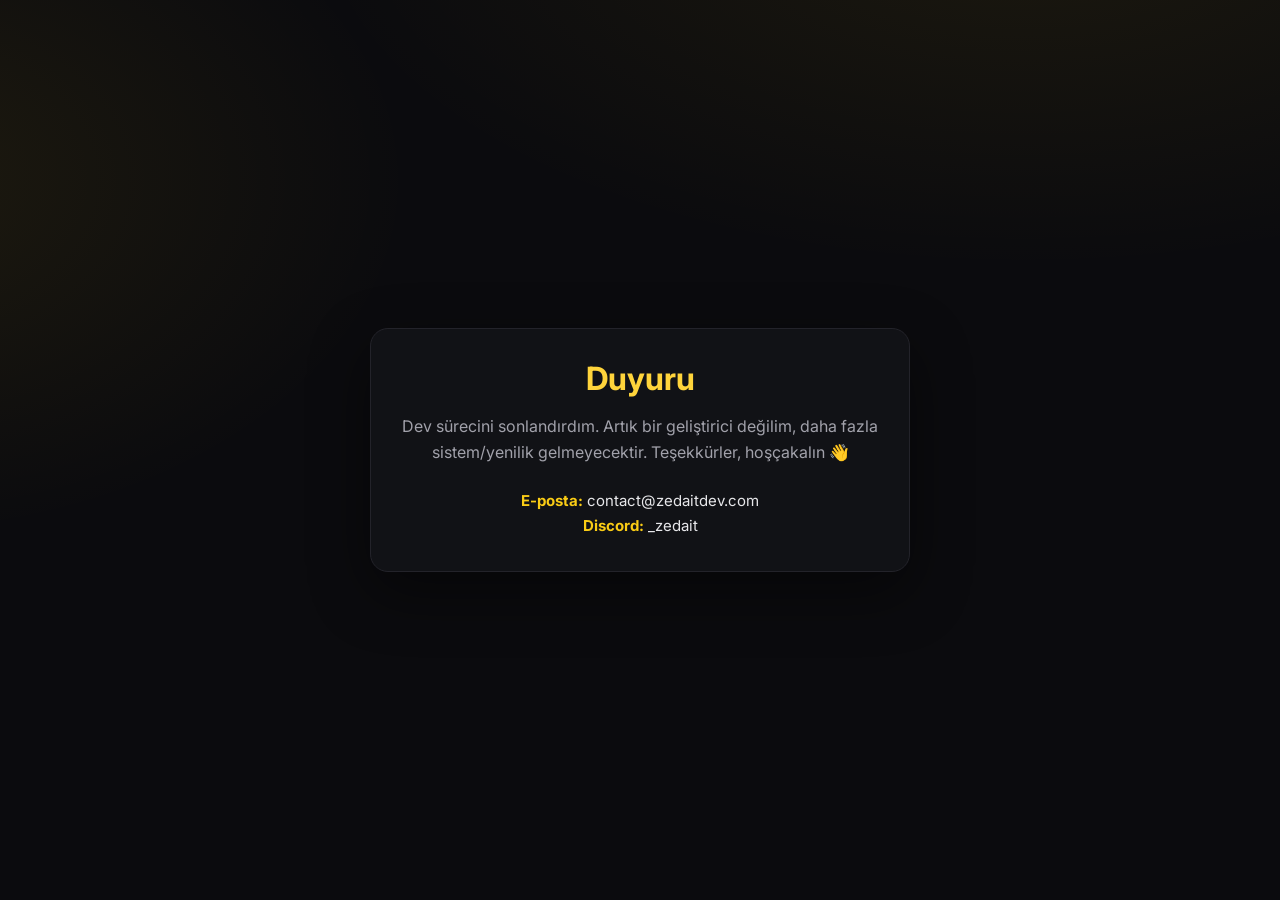
==== commit 6b4959d3: "Revise maintenance announcement and contact details Updated contact information and maintenance mess" ====
--- a/index.html
+++ b/index.html
@@ -89,8 +89,8 @@
 Teşekkürler, hoşçakalın 👋</p>
 
             <div class="maint-contact">
-                <p><strong>E-posta:</strong> support@zedaitdev.com</p>
-                <p><strong>Discord:</strong> zedait701</p>
+                <p><strong>E-posta:</strong> contact@zedaitdev.com</p>
+                <p><strong>Discord:</strong> _zedait</p>
             </div>
         </div>
     </div>
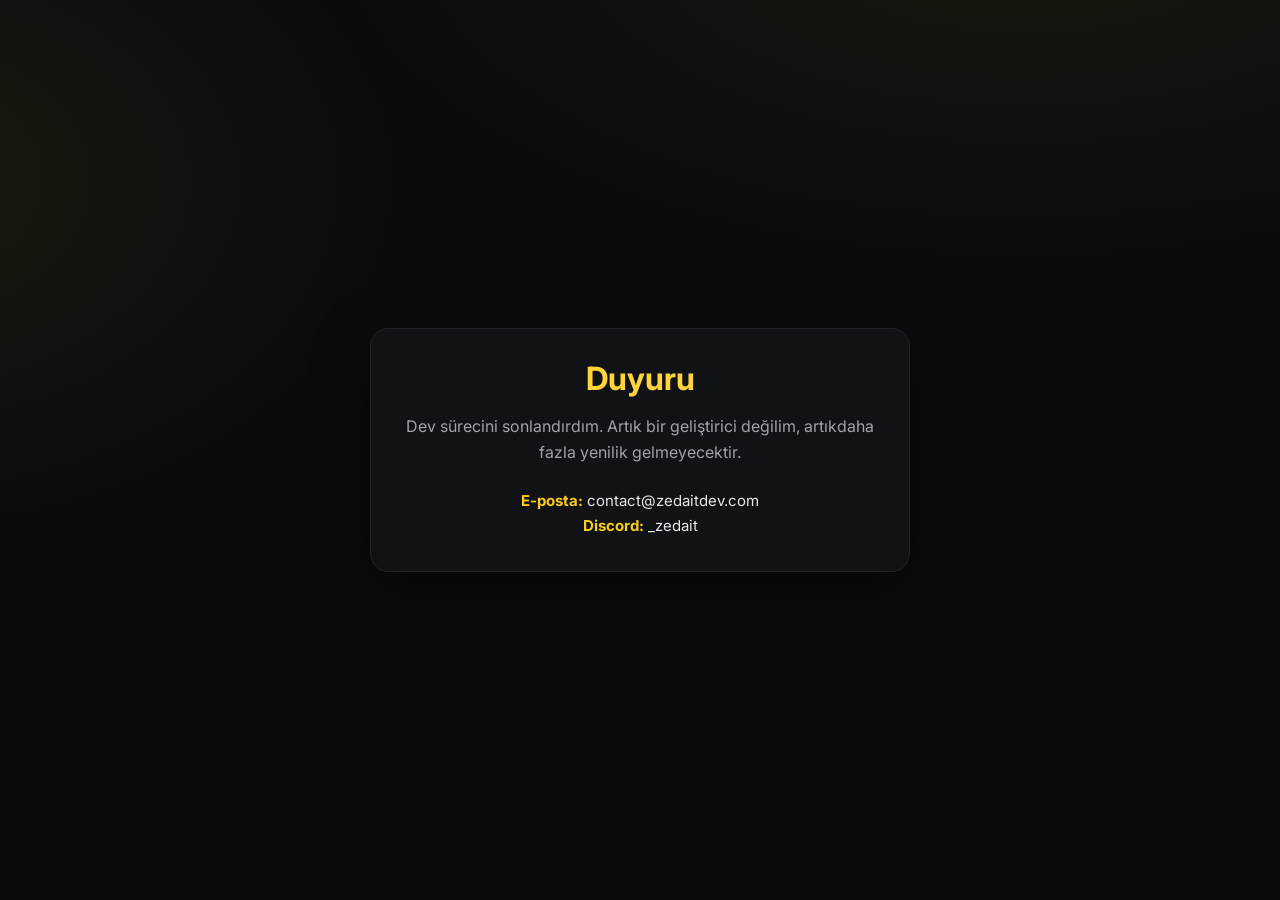
==== commit 7f1cd69d: "Revise maintenance announcement in index.html Updated maintenance announcement message and styling." ====
--- a/index.html
+++ b/index.html
@@ -84,9 +84,7 @@
     <div class="maint-wrap">
         <div class="maint-card">
             <h1 class="maint-title">Duyuru</h1>
-            <p class="maint-sub">Dev sürecini sonlandırdım.
-Artık bir geliştirici değilim, daha fazla sistem/yenilik gelmeyecektir.
-Teşekkürler, hoşçakalın 👋</p>
+            <p class="maint-sub">Dev sürecini sonlandırdım. Artık bir geliştirici değilim, artıkdaha fazla yenilik gelmeyecektir.</p>
 
             <div class="maint-contact">
                 <p><strong>E-posta:</strong> contact@zedaitdev.com</p>
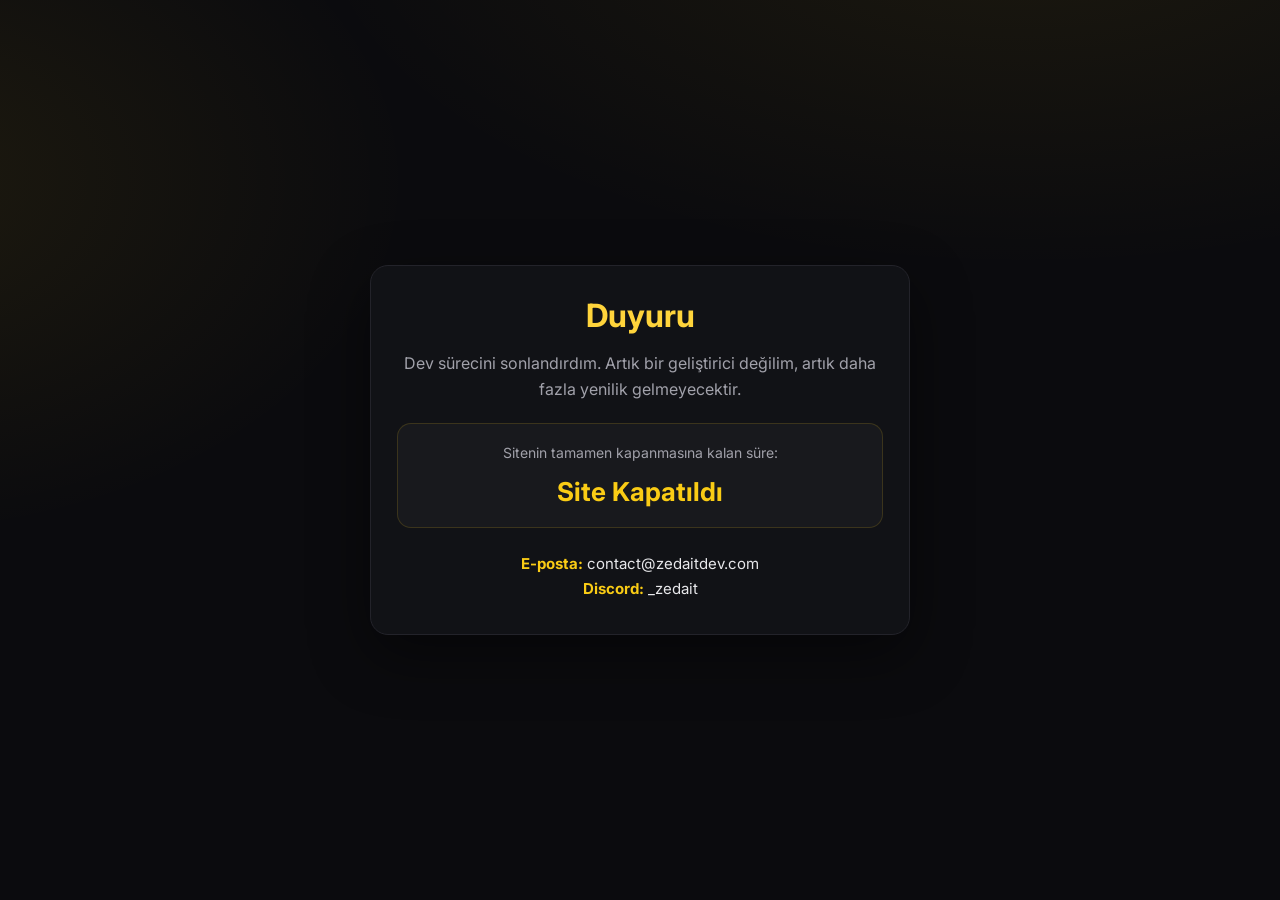
==== commit 8848ca21: "Enhance maintenance page with countdown timer Added a countdown timer to the maintenance page and up" ====
--- a/index.html
+++ b/index.html
@@ -1,4 +1,3 @@
-<!-- zedait -->
 <!DOCTYPE html>
 <html lang="tr">
 <head>
@@ -8,7 +7,7 @@
     <link rel="icon" type="image/x-icon" href="favicon.ico">
 
     <style>
-        @import url('https://fonts.googleapis.com/css2?family=Inter:wght@400;500;600&display=swap');
+        @import url('https://fonts.googleapis.com/css2?family=Inter:wght@400;500;600;700&display=swap');
 
         :root{
           --bg:#0b0b0e;
@@ -63,8 +62,50 @@
         .maint-sub{
           font-size:16px;
           color:var(--muted);
-          margin-bottom:26px;
+          margin-bottom:20px;
           line-height:1.6;
+        }
+
+        .maint-countdown-wrapper {
+          background: rgba(255, 255, 255, 0.03);
+          border: 1px solid rgba(250, 204, 21, 0.15);
+          border-radius: 14px;
+          padding: 20px;
+          margin-bottom: 26px;
+        }
+
+        .countdown-label {
+          font-size: 14px;
+          color: var(--muted);
+          margin: 0 0 15px 0;
+        }
+
+        .countdown-timer {
+          display: flex;
+          justify-content: center;
+          gap: 20px;
+        }
+
+        .time-box {
+          display: flex;
+          flex-direction: column;
+          align-items: center;
+          min-width: 50px;
+        }
+
+        .time-val {
+          font-size: 26px;
+          font-weight: 700;
+          color: var(--accent);
+          line-height: 1.2;
+        }
+
+        .time-text {
+          font-size: 12px;
+          color: var(--muted);
+          text-transform: uppercase;
+          letter-spacing: 1px;
+          margin-top: 4px;
         }
 
         .maint-contact p{
@@ -84,7 +125,17 @@
     <div class="maint-wrap">
         <div class="maint-card">
             <h1 class="maint-title">Duyuru</h1>
-            <p class="maint-sub">Dev sürecini sonlandırdım. Artık bir geliştirici değilim, artıkdaha fazla yenilik gelmeyecektir.</p>
+            <p class="maint-sub">Dev sürecini sonlandırdım. Artık bir geliştirici değilim, artık daha fazla yenilik gelmeyecektir.</p>
+
+            <div class="maint-countdown-wrapper">
+                <p class="countdown-label">Sitenin tamamen kapanmasına kalan süre:</p>
+                <div class="countdown-timer" id="countdownTimer">
+                    <div class="time-box"><span class="time-val">-</span><span class="time-text">Gün</span></div>
+                    <div class="time-box"><span class="time-val">-</span><span class="time-text">Saat</span></div>
+                    <div class="time-box"><span class="time-val">-</span><span class="time-text">Dk</span></div>
+                    <div class="time-box"><span class="time-val">-</span><span class="time-text">Sn</span></div>
+                </div>
+            </div>
 
             <div class="maint-contact">
                 <p><strong>E-posta:</strong> contact@zedaitdev.com</p>
@@ -93,5 +144,32 @@
         </div>
     </div>
 
+    <script>
+        const targetDate = new Date("2026-08-18T00:00:00").getTime();
+
+        const timer = setInterval(function() {
+            const now = new Date().getTime();
+            const distance = targetDate - now;
+
+            if (distance < 0) {
+                clearInterval(timer);
+                document.getElementById("countdownTimer").innerHTML = "<div class='time-val'>Site Kapatıldı</div>";
+                return;
+            }
+
+            const days = Math.floor(distance / (1000 * 60 * 60 * 24));
+            const hours = Math.floor((distance % (1000 * 60 * 60 * 24)) / (1000 * 60 * 60));
+            const minutes = Math.floor((distance % (1000 * 60 * 60)) / (1000 * 60));
+            const seconds = Math.floor((distance % (1000 * 60)) / 1000);
+
+            document.getElementById("countdownTimer").innerHTML = `
+                <div class="time-box"><span class="time-val">${days}</span><span class="time-text">Gün</span></div>
+                <div class="time-box"><span class="time-val">${hours}</span><span class="time-text">Saat</span></div>
+                <div class="time-box"><span class="time-val">${minutes}</span><span class="time-text">Dk</span></div>
+                <div class="time-box"><span class="time-val">${seconds}</span><span class="time-text">Sn</span></div>
+            `;
+        }, 1000);
+    </script>
+
 </body>
 </html>
